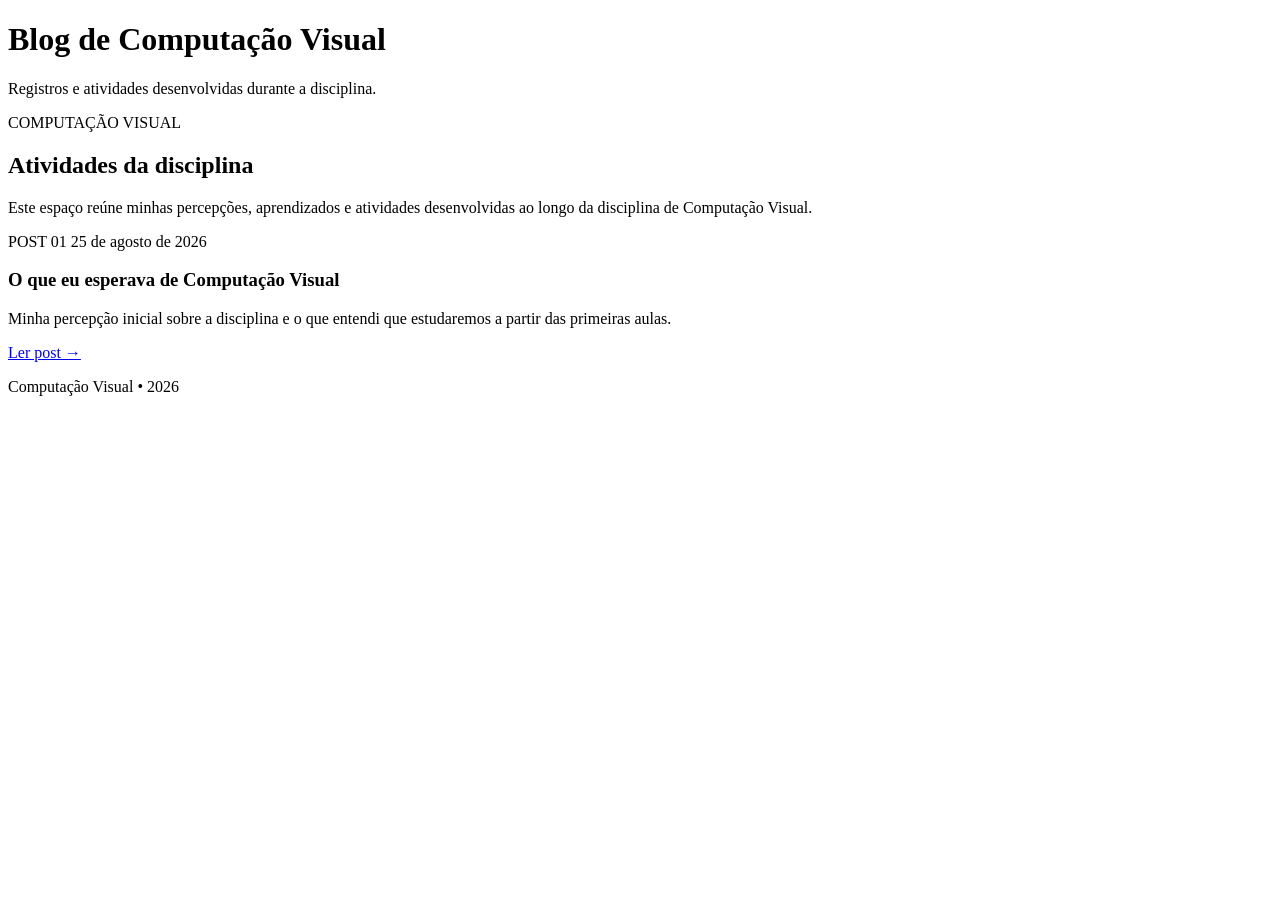
==== index.html @ 460d2f0a "Create index.html" ====
<!DOCTYPE html>
<html lang="pt-br">
<head>
    <meta charset="UTF-8">
    <meta name="viewport" content="width=device-width, initial-scale=1.0">
    <title>Blog de Computação Visual</title>

    <link rel="stylesheet" href="style.css">

    <link rel="preconnect" href="https://fonts.googleapis.com">
    <link rel="preconnect" href="https://fonts.gstatic.com" crossorigin>

    <link href="https://fonts.googleapis.com/css2?family=DM+Sans:wght@400;500;600&family=Playfair+Display:ital,wght@0,600;1,600&display=swap" rel="stylesheet">
</head>

<body>

    <header class="topo">
        <div class="container">
            <h1>Blog de <span>Computação Visual</span></h1>
            <p>Registros e atividades desenvolvidas durante a disciplina.</p>
        </div>
    </header>


    <main class="container">

        <section class="introducao">
            <p class="subtitulo">COMPUTAÇÃO VISUAL</p>

            <h2>Atividades da disciplina</h2>

            <p>
                Este espaço reúne minhas percepções, aprendizados e atividades
                desenvolvidas ao longo da disciplina de Computação Visual.
            </p>
        </section>


        <section class="posts">

            <article class="card">

                <div class="card-info">
                    <span class="numero-post">POST 01</span>
                    <span class="data">25 de agosto de 2026</span>
                </div>

                <h3>O que eu esperava de Computação Visual</h3>

                <p>
                    Minha percepção inicial sobre a disciplina e o que entendi
                    que estudaremos a partir das primeiras aulas.
                </p>

                <a href="posts/post1.html" class="botao">
                    Ler post →
                </a>

            </article>

        </section>

    </main>


    <footer>
        <p>Computação Visual • 2026</p>
    </footer>

</body>
</html>
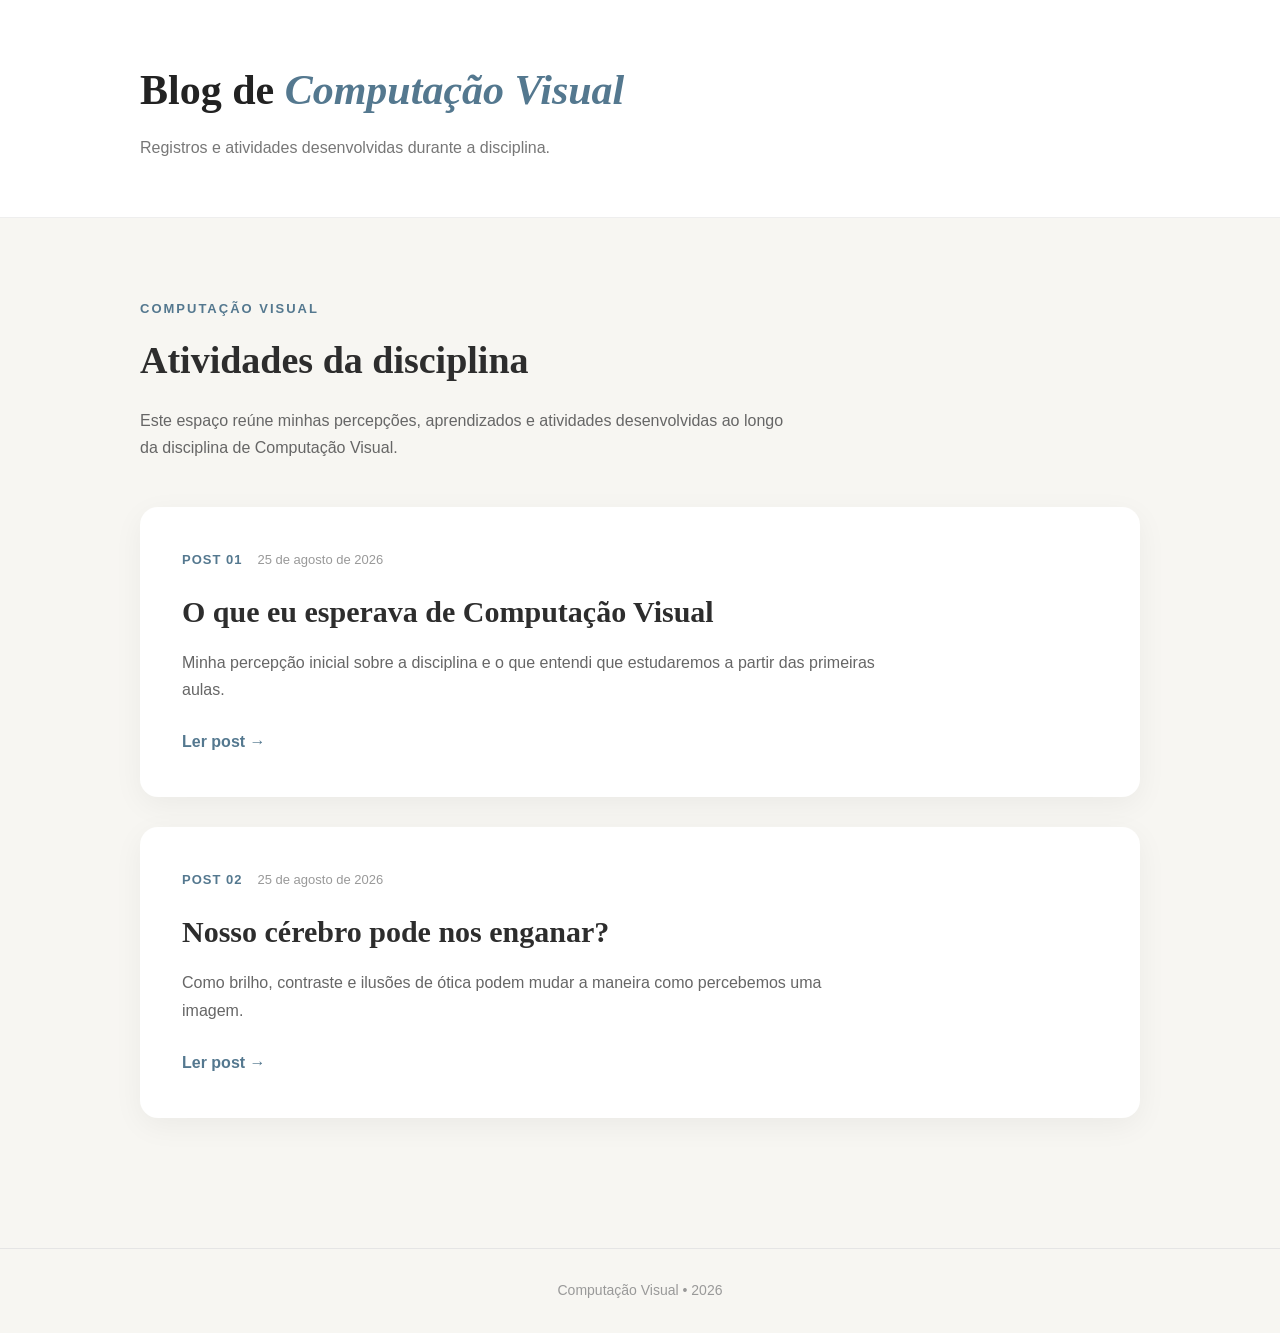
==== commit 0040479d: "Update index.html" ====
--- a/index.html
+++ b/index.html
@@ -58,7 +58,25 @@
                 </a>
 
             </article>
+<article class="card">
 
+    <div class="card-info">
+        <span class="numero-post">POST 02</span>
+        <span class="data">25 de agosto de 2026</span>
+    </div>
+
+    <h3>Nosso cérebro pode nos enganar?</h3>
+
+    <p>
+        Como brilho, contraste e ilusões de ótica podem mudar
+        a maneira como percebemos uma imagem.
+    </p>
+
+    <a href="posts/post2.html" class="botao">
+        Ler post →
+    </a>
+
+</article>
         </section>
 
     </main>
--- a/style.css
+++ b/style.css
@@ -0,0 +1,291 @@
+/* =========================
+   CONFIGURAÇÕES GERAIS
+========================= */
+
+* {
+    margin: 0;
+    padding: 0;
+    box-sizing: border-box;
+}
+
+body {
+    font-family: "DM Sans", sans-serif;
+    background-color: #f7f6f2;
+    color: #2d2d2d;
+    line-height: 1.7;
+}
+
+.container {
+    width: 90%;
+    max-width: 1000px;
+    margin: auto;
+}
+
+
+/* =========================
+   TOPO
+========================= */
+
+.topo {
+    background-color: #ffffff;
+    padding: 55px 0;
+    border-bottom: 1px solid #eeeeee;
+}
+
+.topo h1 {
+    font-family: "Playfair Display", serif;
+    font-size: 42px;
+    color: #222;
+}
+
+.topo h1 span {
+    font-style: italic;
+    color: #54788f;
+}
+
+.topo p {
+    margin-top: 8px;
+    color: #777;
+}
+
+
+/* =========================
+   INTRODUÇÃO
+========================= */
+
+.introducao {
+    padding: 80px 0 45px;
+}
+
+.subtitulo {
+    font-size: 13px;
+    letter-spacing: 2px;
+    font-weight: 600;
+    color: #54788f;
+    margin-bottom: 8px;
+}
+
+.introducao h2 {
+    font-family: "Playfair Display", serif;
+    font-size: 38px;
+    margin-bottom: 15px;
+}
+
+.introducao > p:last-child {
+    max-width: 650px;
+    color: #666;
+}
+
+
+/* =========================
+   LISTA DE POSTS
+========================= */
+
+.posts {
+    padding-bottom: 100px;
+}
+
+.card {
+    background-color: white;
+    padding: 42px;
+    border-radius: 18px;
+    margin-bottom: 30px;
+
+    box-shadow: 0 8px 30px rgba(0, 0, 0, 0.05);
+
+    transition: 0.2s ease;
+}
+
+.card:hover {
+    transform: translateY(-4px);
+    box-shadow: 0 12px 35px rgba(0, 0, 0, 0.08);
+}
+
+.card-info {
+    display: flex;
+    gap: 15px;
+    align-items: center;
+    margin-bottom: 15px;
+}
+
+.numero-post {
+    color: #54788f;
+    font-weight: 600;
+    font-size: 13px;
+    letter-spacing: 1px;
+}
+
+.data {
+    color: #999;
+    font-size: 13px;
+}
+
+.card h3 {
+    font-family: "Playfair Display", serif;
+    font-size: 30px;
+    margin-bottom: 12px;
+}
+
+.card p {
+    max-width: 700px;
+    color: #666;
+    margin-bottom: 25px;
+}
+
+
+/* =========================
+   BOTÃO "LER POST"
+========================= */
+
+.botao {
+    display: inline-block;
+    text-decoration: none;
+    color: #54788f;
+    font-weight: 600;
+
+    transition: 0.2s;
+}
+
+.botao:hover {
+    transform: translateX(5px);
+}
+
+
+/* =========================
+   POST COMPLETO
+========================= */
+
+.post-completo {
+    background: white;
+
+    max-width: 850px;
+
+    margin: 70px auto;
+
+    padding: 55px;
+
+    border-radius: 18px;
+
+    box-shadow: 0 8px 30px rgba(0, 0, 0, 0.05);
+}
+
+.post-completo h2 {
+    font-family: "Playfair Display", serif;
+
+    font-size: 40px;
+
+    line-height: 1.2;
+
+    margin-bottom: 40px;
+}
+
+.post-completo h3 {
+    font-family: "Playfair Display", serif;
+
+    font-size: 25px;
+
+    margin-top: 35px;
+    margin-bottom: 12px;
+}
+
+.post-completo p {
+    margin-bottom: 18px;
+
+    color: #555;
+
+    font-size: 17px;
+}
+
+
+/* =========================
+   BOTÃO VOLTAR
+========================= */
+
+.voltar {
+    display: inline-block;
+
+    margin-bottom: 35px;
+
+    color: #777;
+
+    text-decoration: none;
+
+    font-size: 14px;
+}
+
+.voltar:hover {
+    color: #54788f;
+}
+
+
+/* =========================
+   RODAPÉ
+========================= */
+
+footer {
+    border-top: 1px solid #e5e5e5;
+
+    padding: 30px;
+
+    text-align: center;
+
+    color: #999;
+
+    font-size: 14px;
+}
+
+
+/* =========================
+   RESPONSIVIDADE
+   Ajustes para celular
+========================= */
+
+@media (max-width: 600px) {
+
+    .topo {
+        padding: 35px 0;
+    }
+
+    .topo h1 {
+        font-size: 32px;
+    }
+
+    .introducao {
+        padding: 55px 0 35px;
+    }
+
+    .introducao h2 {
+        font-size: 30px;
+    }
+
+    .card {
+        padding: 28px;
+    }
+
+    .card h3 {
+        font-size: 25px;
+    }
+
+    .card-info {
+        flex-direction: column;
+        align-items: flex-start;
+        gap: 2px;
+    }
+
+    .post-completo {
+        margin: 35px auto;
+        padding: 28px;
+    }
+
+    .post-completo h2 {
+        font-size: 30px;
+    }
+
+    .post-completo h3 {
+        font-size: 22px;
+    }
+
+    .post-completo p {
+        font-size: 16px;
+    }
+}
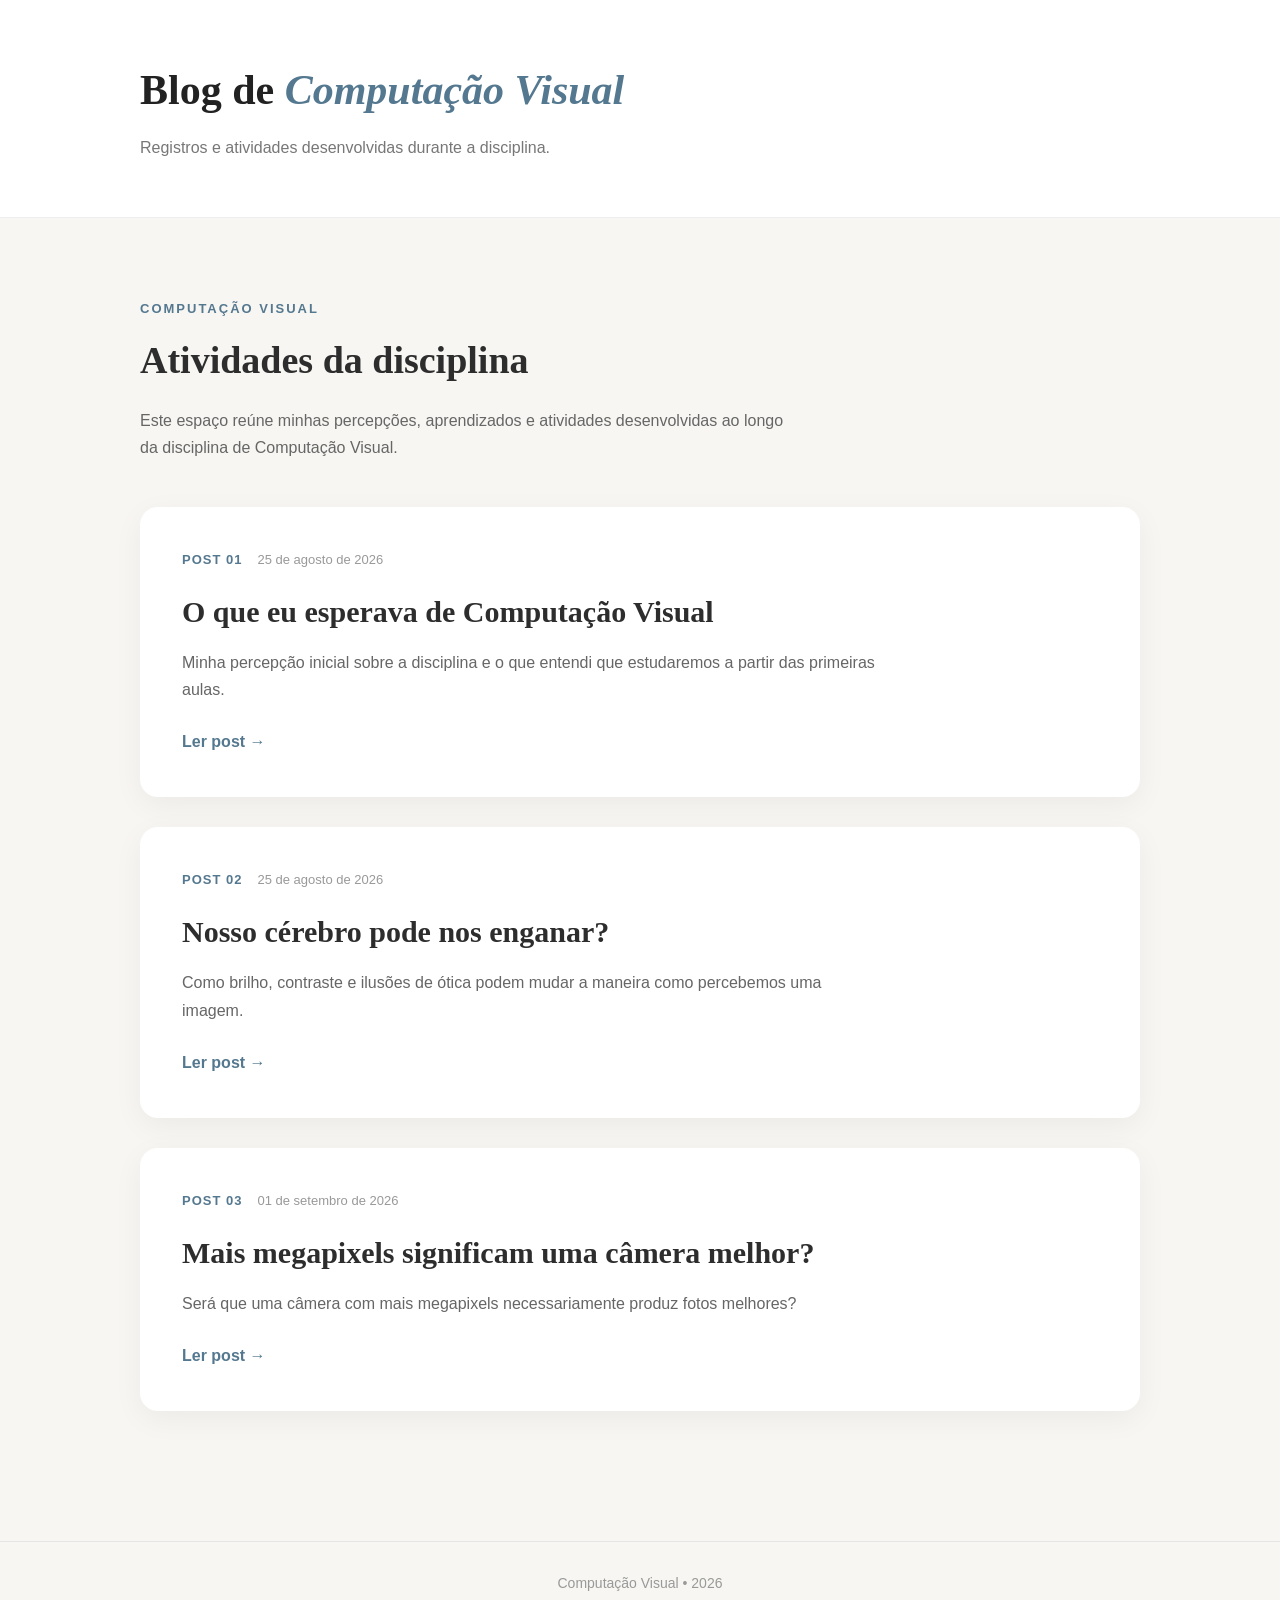
==== commit a3ab4269: "Update index.html" ====
--- a/index.html
+++ b/index.html
@@ -39,6 +39,7 @@
 
         <section class="posts">
 
+            <!-- POST 01 -->
             <article class="card">
 
                 <div class="card-info">
@@ -58,25 +59,51 @@
                 </a>
 
             </article>
-<article class="card">
 
-    <div class="card-info">
-        <span class="numero-post">POST 02</span>
-        <span class="data">25 de agosto de 2026</span>
-    </div>
 
-    <h3>Nosso cérebro pode nos enganar?</h3>
+            <!-- POST 02 -->
+            <article class="card">
 
-    <p>
-        Como brilho, contraste e ilusões de ótica podem mudar
-        a maneira como percebemos uma imagem.
-    </p>
+                <div class="card-info">
+                    <span class="numero-post">POST 02</span>
+                    <span class="data">25 de agosto de 2026</span>
+                </div>
 
-    <a href="posts/post2.html" class="botao">
-        Ler post →
-    </a>
+                <h3>Nosso cérebro pode nos enganar?</h3>
 
-</article>
+                <p>
+                    Como brilho, contraste e ilusões de ótica podem mudar
+                    a maneira como percebemos uma imagem.
+                </p>
+
+                <a href="posts/post2.html" class="botao">
+                    Ler post →
+                </a>
+
+            </article>
+
+
+            <!-- POST 03 -->
+            <article class="card">
+
+                <div class="card-info">
+                    <span class="numero-post">POST 03</span>
+                    <span class="data">01 de setembro de 2026</span>
+                </div>
+
+                <h3>Mais megapixels significam uma câmera melhor?</h3>
+
+                <p>
+                    Será que uma câmera com mais megapixels necessariamente
+                    produz fotos melhores?
+                </p>
+
+                <a href="posts/post3.html" class="botao">
+                    Ler post →
+                </a>
+
+            </article>
+
         </section>
 
     </main>
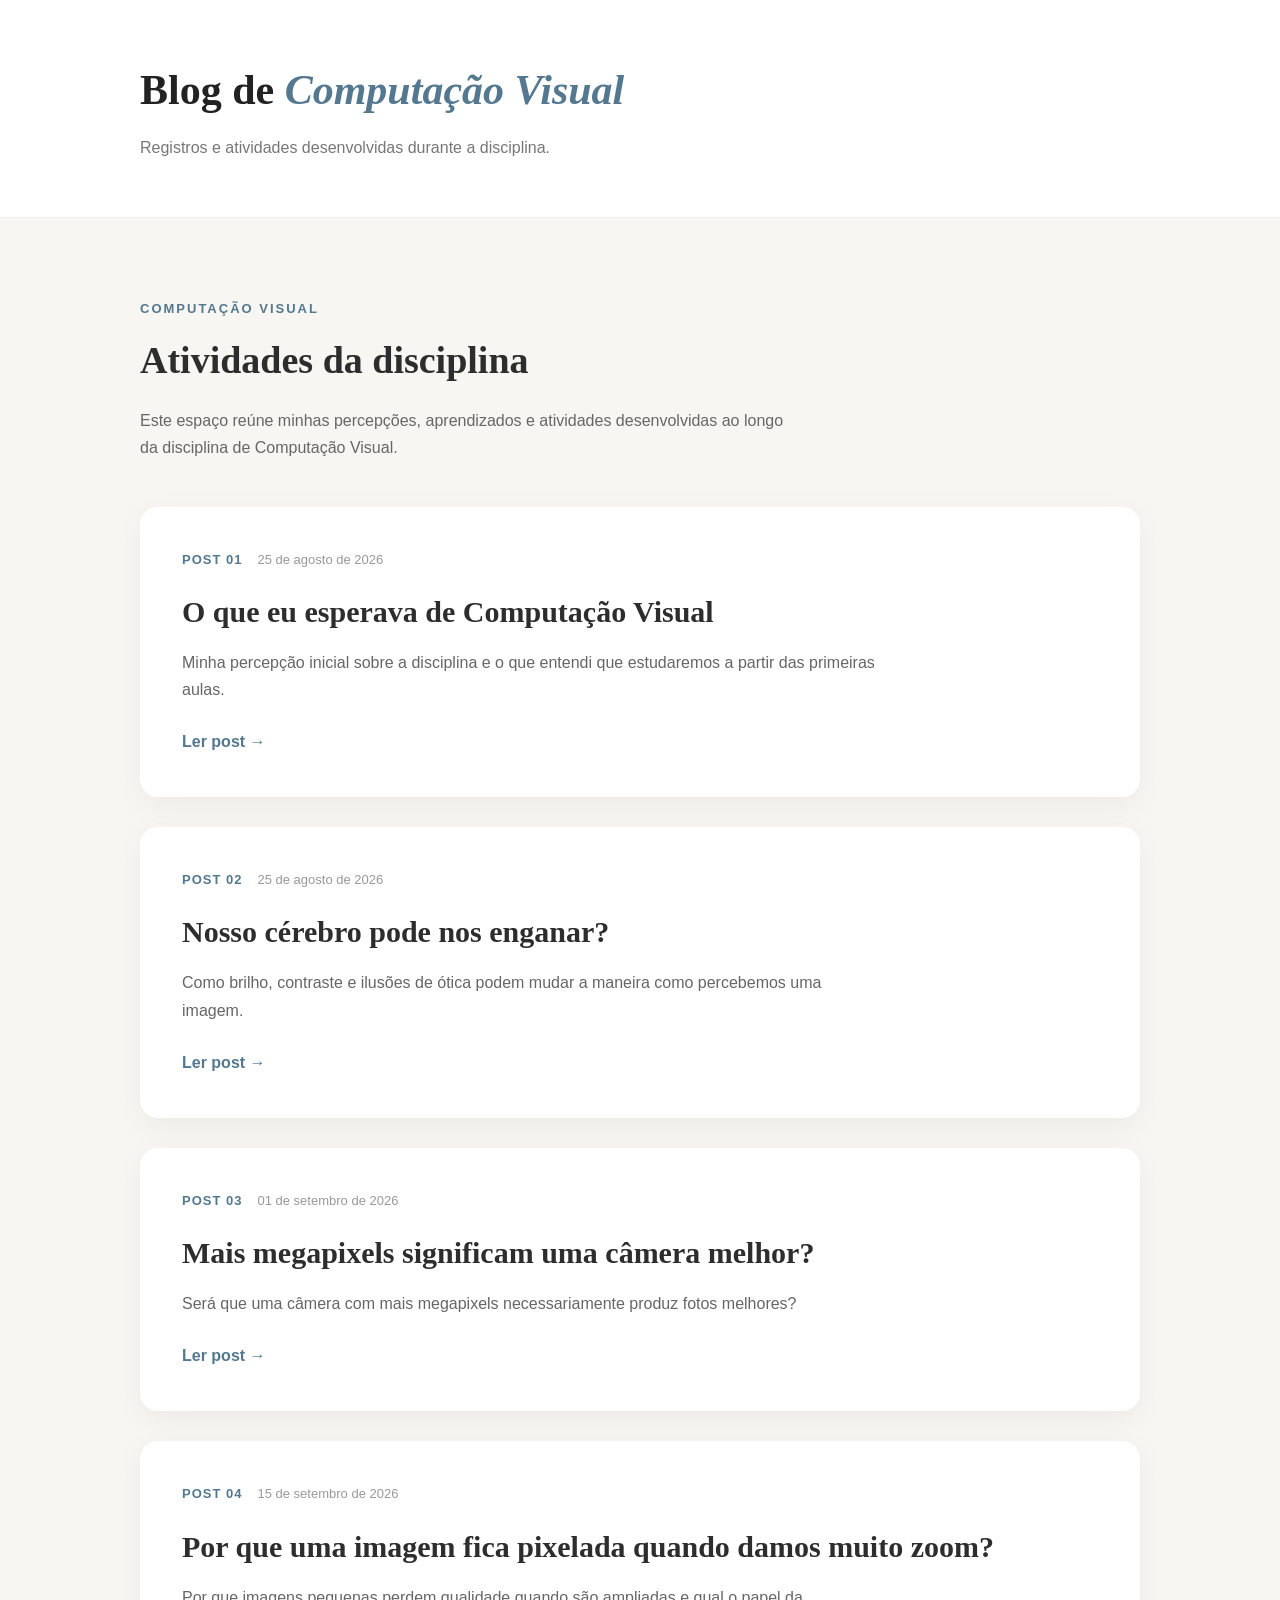
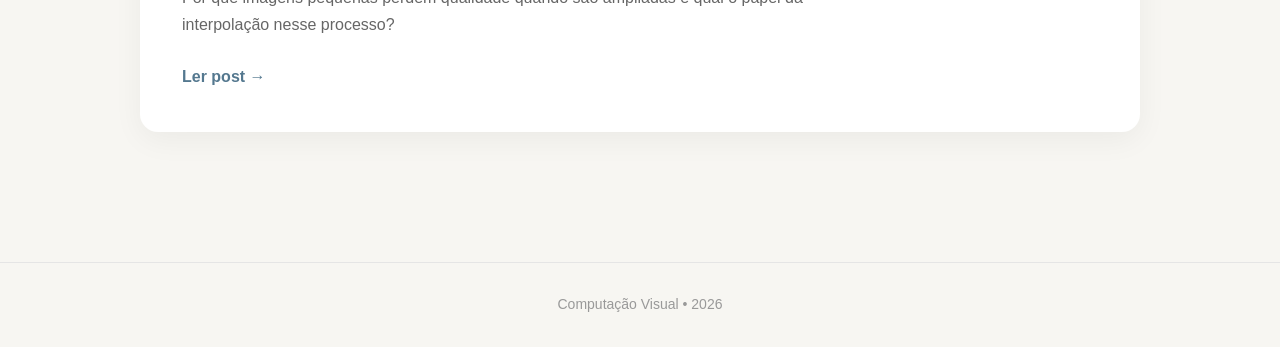
==== commit 5fb30133: "Update index.html" ====
--- a/index.html
+++ b/index.html
@@ -104,6 +104,28 @@
 
             </article>
 
+
+            <!-- POST 04 -->
+            <article class="card">
+
+                <div class="card-info">
+                    <span class="numero-post">POST 04</span>
+                    <span class="data">15 de setembro de 2026</span>
+                </div>
+
+                <h3>Por que uma imagem fica pixelada quando damos muito zoom?</h3>
+
+                <p>
+                    Por que imagens pequenas perdem qualidade quando são ampliadas
+                    e qual o papel da interpolação nesse processo?
+                </p>
+
+                <a href="posts/post4.html" class="botao">
+                    Ler post →
+                </a>
+
+            </article>
+
         </section>
 
     </main>
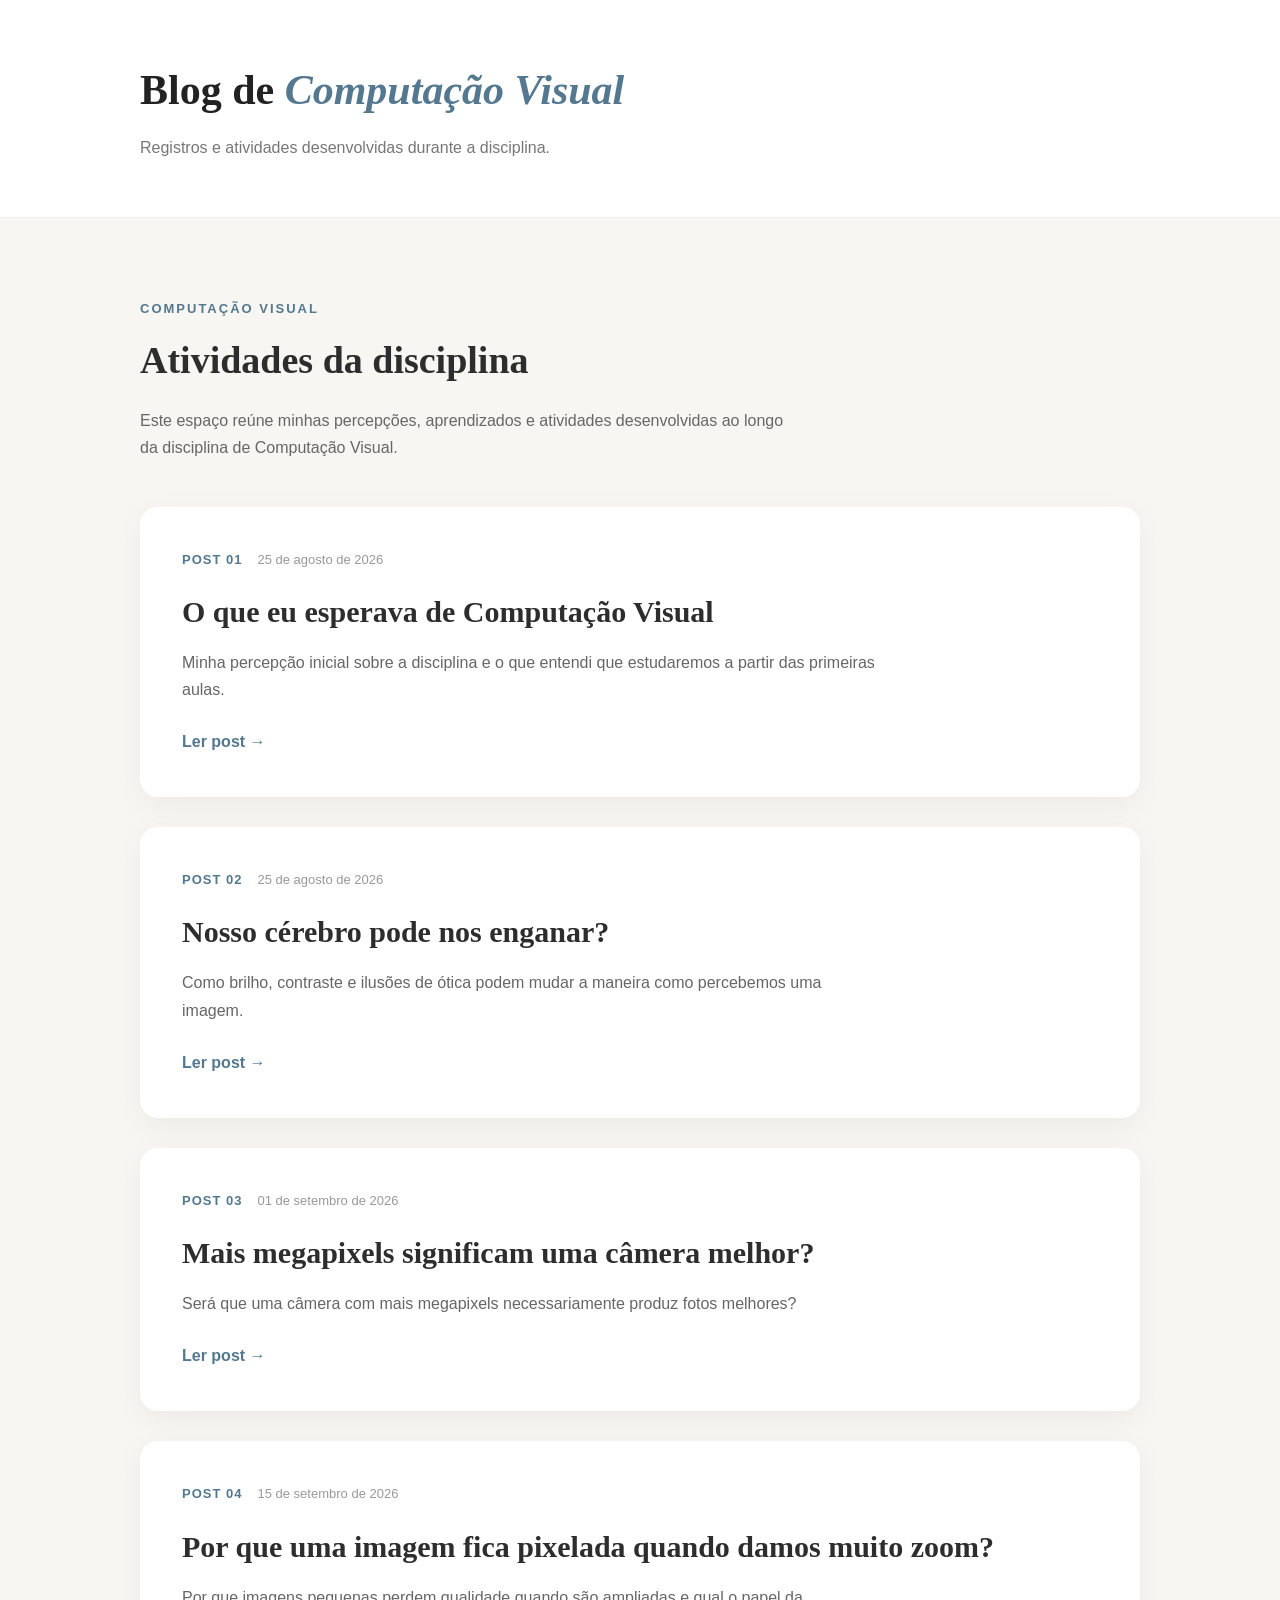
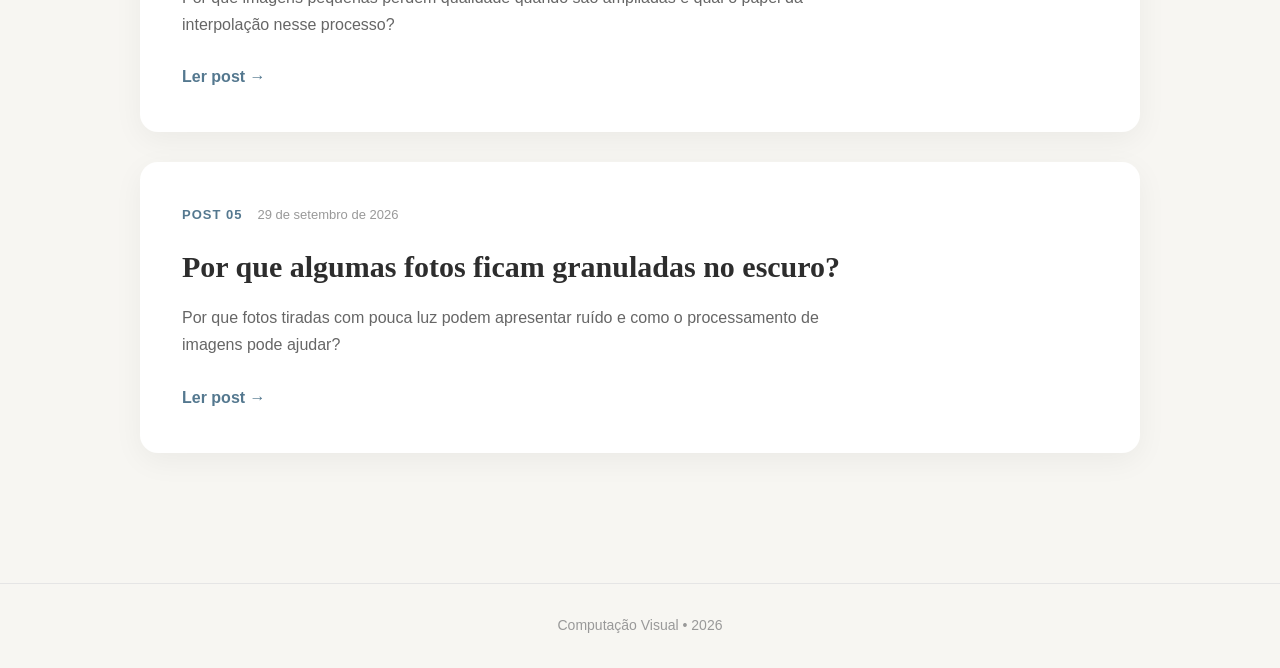
==== commit 94d7d813: "Update index.html" ====
--- a/index.html
+++ b/index.html
@@ -126,6 +126,28 @@
 
             </article>
 
+
+            <!-- POST 05 -->
+            <article class="card">
+
+                <div class="card-info">
+                    <span class="numero-post">POST 05</span>
+                    <span class="data">29 de setembro de 2026</span>
+                </div>
+
+                <h3>Por que algumas fotos ficam granuladas no escuro?</h3>
+
+                <p>
+                    Por que fotos tiradas com pouca luz podem apresentar ruído
+                    e como o processamento de imagens pode ajudar?
+                </p>
+
+                <a href="posts/post5.html" class="botao">
+                    Ler post →
+                </a>
+
+            </article>
+
         </section>
 
     </main>
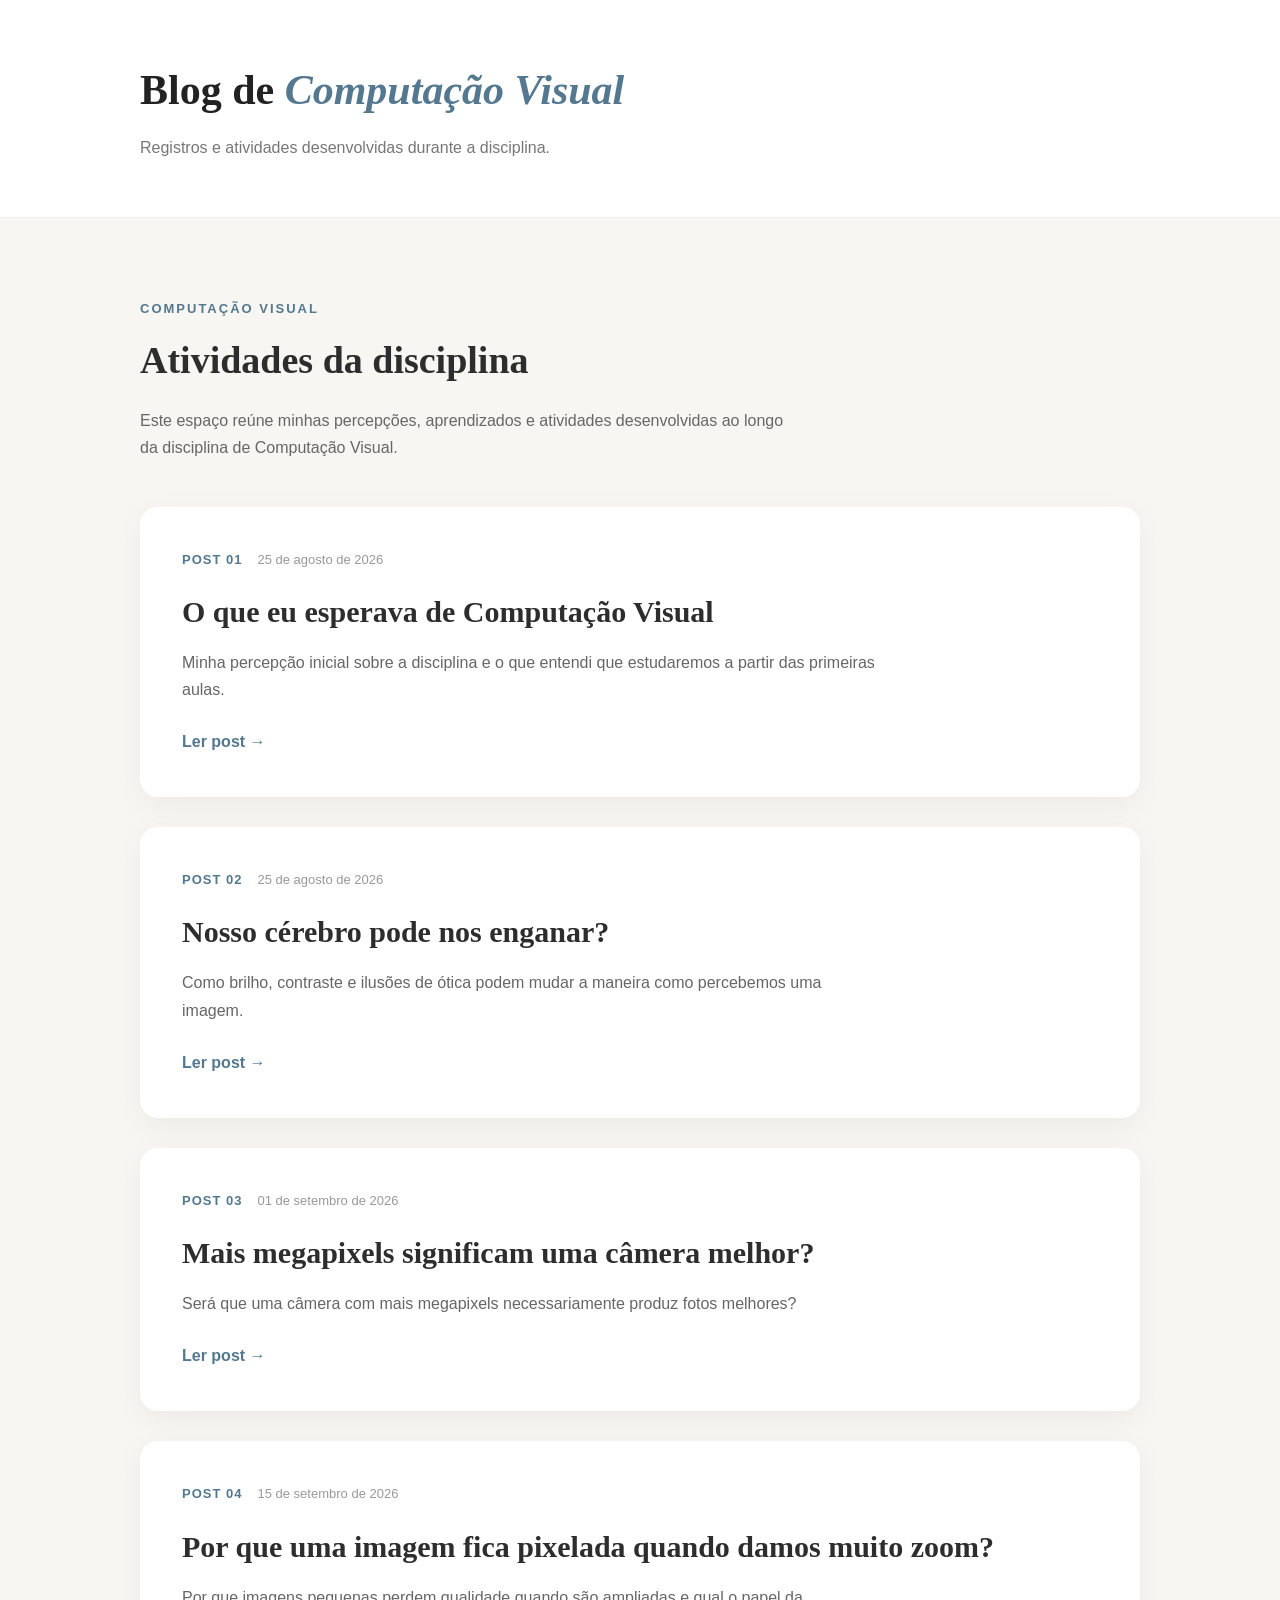
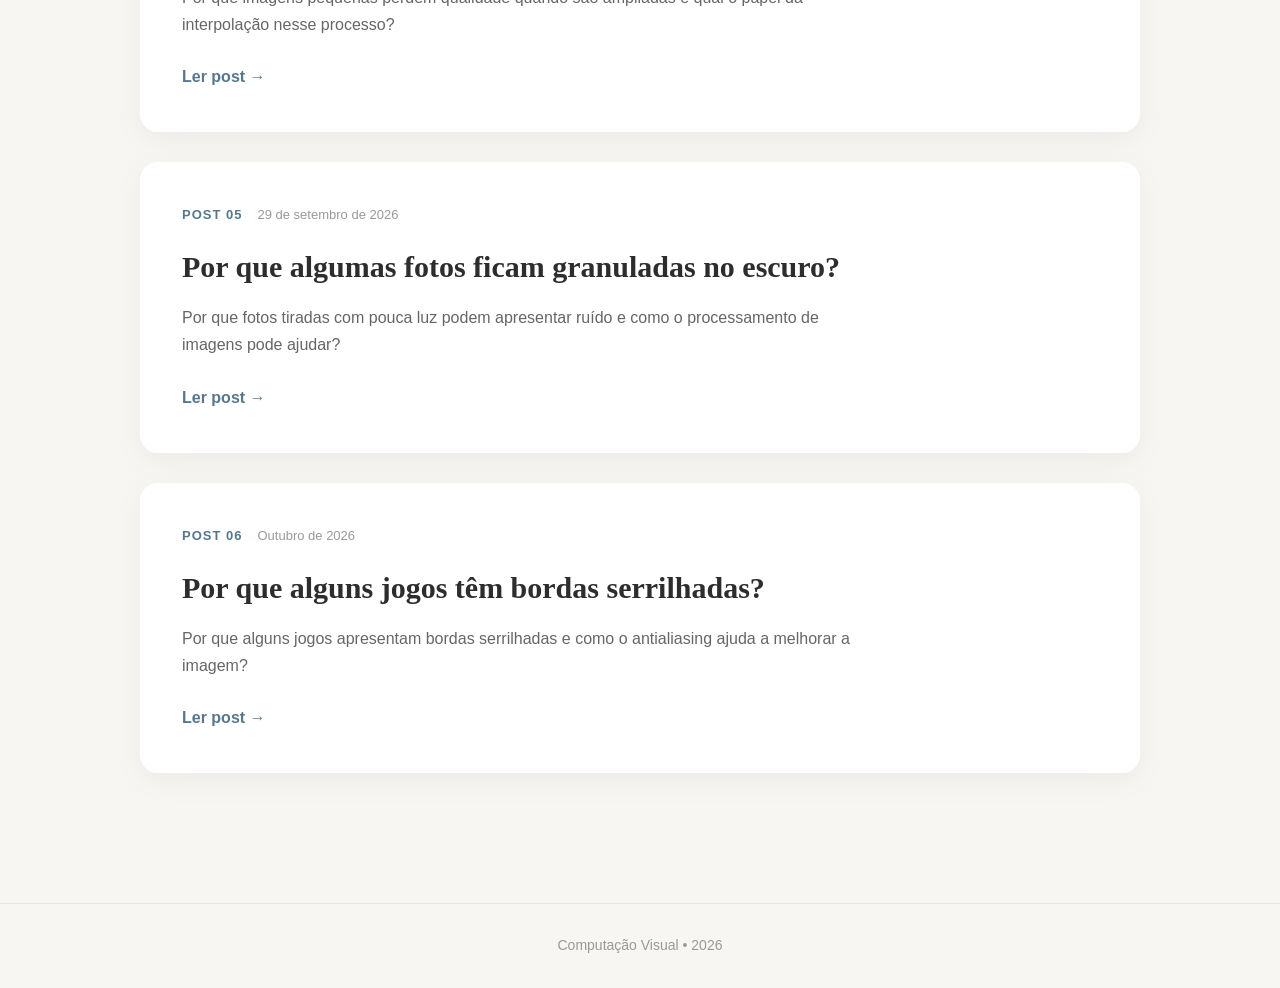
==== commit 71f29701: "Update index.html" ====
--- a/index.html
+++ b/index.html
@@ -1,3 +1,4 @@
+
 <!DOCTYPE html>
 <html lang="pt-br">
 <head>
@@ -22,7 +23,6 @@
         </div>
     </header>
 
-
     <main class="container">
 
         <section class="introducao">
@@ -35,7 +35,6 @@
                 desenvolvidas ao longo da disciplina de Computação Visual.
             </p>
         </section>
-
 
         <section class="posts">
 
@@ -148,10 +147,31 @@
 
             </article>
 
+
+            <!-- POST 06 -->
+            <article class="card">
+
+                <div class="card-info">
+                    <span class="numero-post">POST 06</span>
+                    <span class="data">Outubro de 2026</span>
+                </div>
+
+                <h3>Por que alguns jogos têm bordas serrilhadas?</h3>
+
+                <p>
+                    Por que alguns jogos apresentam bordas serrilhadas
+                    e como o antialiasing ajuda a melhorar a imagem?
+                </p>
+
+                <a href="posts/post6.html" class="botao">
+                    Ler post →
+                </a>
+
+            </article>
+
         </section>
 
     </main>
-
 
     <footer>
         <p>Computação Visual • 2026</p>
